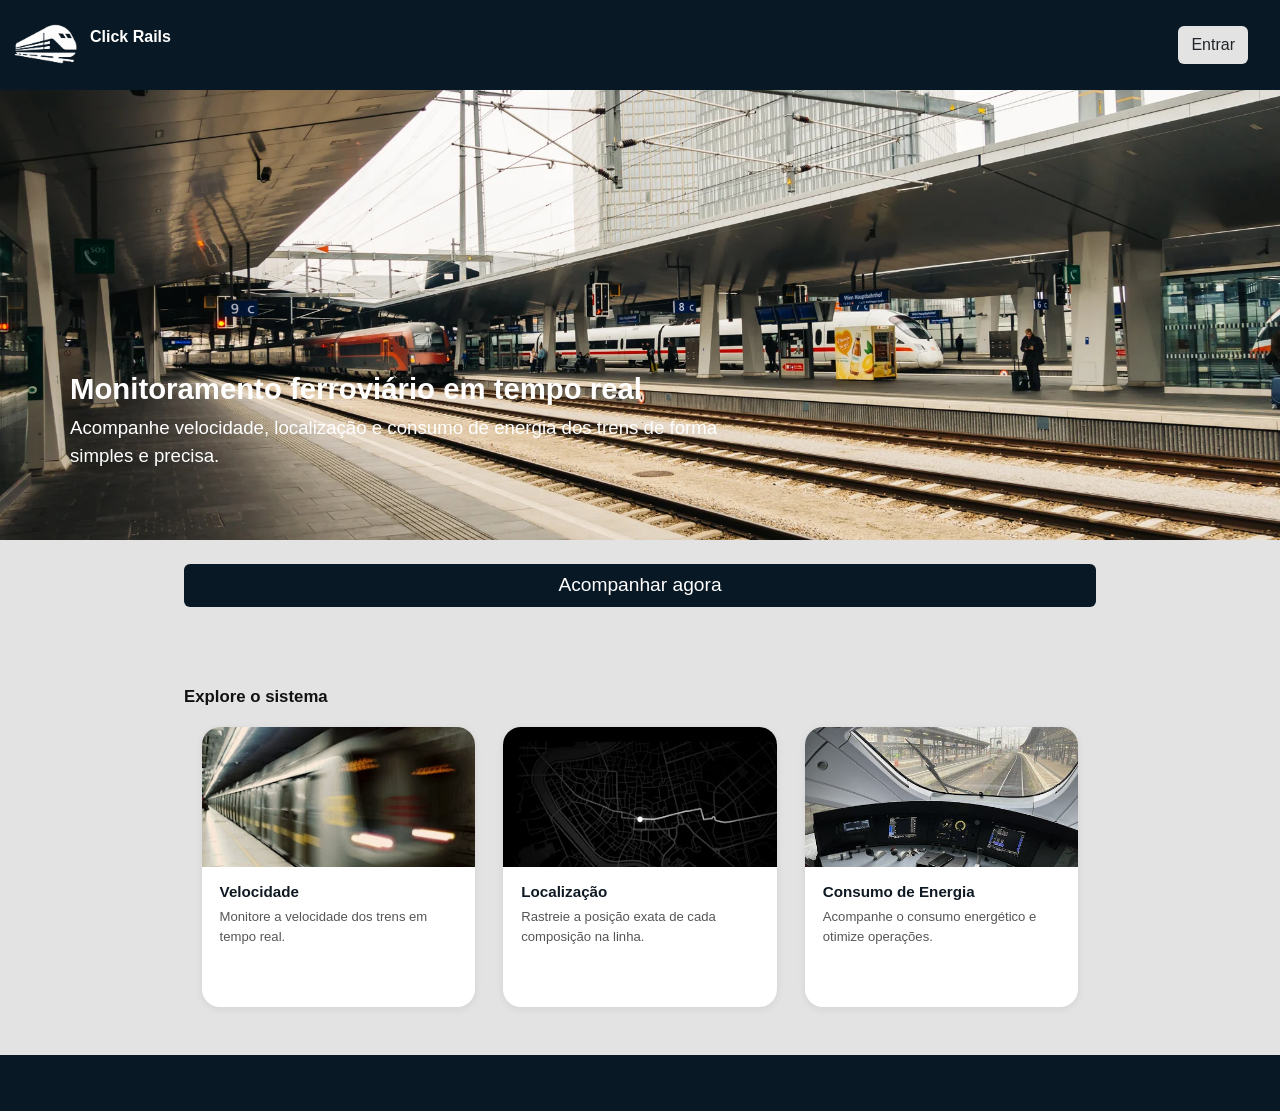
==== index.html @ 59a61718 "feat: adição da carcaça da tela inicial" ====
<!DOCTYPE html>
<html lang="pt-br">

<head>
    <meta charset="UTF-8">
    <meta name="viewport" content="width=device-width, initial-scale=1.0">
    <link href="https://cdn.jsdelivr.net/npm/bootstrap@5.3.8/dist/css/bootstrap.min.css" rel="stylesheet" integrity="sha384-sRIl4kxILFvY47J16cr9ZwB07vP4J8+LH7qKQnuqkuIAvNWLzeN8tE5YBujZqJLB" crossorigin="anonymous">
    <link rel="stylesheet" href="assets/style/style.css">
    <title>Click Rails</title>
</head>

<body>
    <header>
        <nav class="nav d-flex justify-content-between align-items-center">
            <div class="d-flex align-items-center">
                <img src="assets/img/logo/logo_clara.png" alt="Logo Click Rails" class="logo-navbar">
                <p><strong>Click Rails</strong></p>
            </div>
            <button class="btn botao-cinza">Entrar</button>
        </nav>

        <section class="section-contexto">
            <img src="assets/img/reutilizaveis/trem_estacao.webp" alt="Estação ferroviária" class="contexto-img" />
            <div class="contexto-text">
                <h1><strong>Monitoramento ferroviário em tempo real</strong></h1>
                <p>Acompanhe velocidade, localização e consumo de energia dos trens de forma simples e precisa.</p>
            </div>
        </section>
    </header>
    <main class="w-75 mx-auto">
        <section class="d-flex justify-content-center">
            <button class="w-100 btn botao-azul-escuro m-4">Acompanhar agora</button>
        </section>

        <section class="section-explore container-fluid">
            <div class="justify-content-center">
                <h2 class="section-title">Explore o sistema</h2>
                <div class="d-flex gap-3 justify-content-center flex-wrap">
                    <div class="feature-card">
                        <img src="assets/img/reutilizaveis/trem_velocidade.jpg" class="card-img-top" alt="Velocidade" />
                        <div class="card-body">
                            <h5 class="card-title">Velocidade</h5>
                            <p class="card-text">Monitore a velocidade dos trens em tempo real.</p>
                        </div>
                    </div>

                    <div class="feature-card">
                        <img src="assets/img/reutilizaveis/trem_localizacao.jpg" class="card-img-top" alt="Localização"/>
                        <div class="card-body">
                            <h5 class="card-title">Localização</h5>
                            <p class="card-text">Rastreie a posição exata de cada composição na linha.</p>
                        </div>
                    </div>

                    <div class="feature-card">
                        <img src="assets/img/reutilizaveis/trem_controlhe.jpg" class="card-img-top" alt="Consumo de Energia"/>
                        <div class="card-body">
                            <h5 class="card-title">Consumo de Energia</h5>
                            <p class="card-text">Acompanhe o consumo energético e otimize operações.</p>
                        </div>
                    </div>
                </div>
            </div>
        </section>
    </main>
    <footer>

    </footer>
</body>
</html>
---- assets/style/style.css ----
body {
    font-family: 'Segoe UI', Tahoma, Geneva, Verdana, sans-serif;
    background-color: #E3E3E3;
    margin: 0;
}

.logo-navbar {
    width: 90px;
}

nav {
    padding: 0 32px;
    background-color: #081824;
    color: #ffffff;
}

.section-contexto {
    position: relative;
    height: 450px;
    overflow: hidden;
}

.contexto-img {
    width: 100%;
    height: 100%;
    object-fit: cover;
}

.contexto-text {
    position: absolute;
    bottom: 70px;
    left: 70px;
    color: #ffffff;
    width: 700px;
}

.contexto-text h1 {
    font-size: 22pt;
    margin-bottom: 8px;
}

.contexto-text p {
    font-size: 14pt;
    margin: 0;
}

.section-explore { 
    padding: 36px 24px 48px; 
}

.section-title {
    font-size: 1.05rem;
    font-weight: 700;
    margin: 20px 0;
    color: #111;
}

.feature-card {
    width: 30%;
    height: 280px;
    margin: 0 6px;
    background: #ffffff;
    border-radius: 18px;
    overflow: hidden;
    border: none;
    box-shadow: 0 2px 8px rgba(0,0,0,.07);
}


.feature-card .card-img-top {
    height: 140px;
    object-fit: cover;
}

.feature-card .card-body { 
    padding: 16px 18px 20px; 
}

.feature-card .card-title {
    font-family: 'Syne', sans-serif;
    font-size: .95rem;
    font-weight: 700;
    margin-bottom: 6px;
    color: #0f1923;
}

.feature-card .card-text {
    font-size: .82rem;
    color: #555;
    line-height: 1.5;
    margin: 0;
}

footer {
    background-color: #081824;
    height: 56px;
}

.botao-cinza, .botao-cinza:hover {
    background-color: #E3E3E3;
}

.botao-azul-escuro, .botao-azul-escuro:hover {
    font-size: larger;
    color: #ffffff;
    background-color: #081824
}
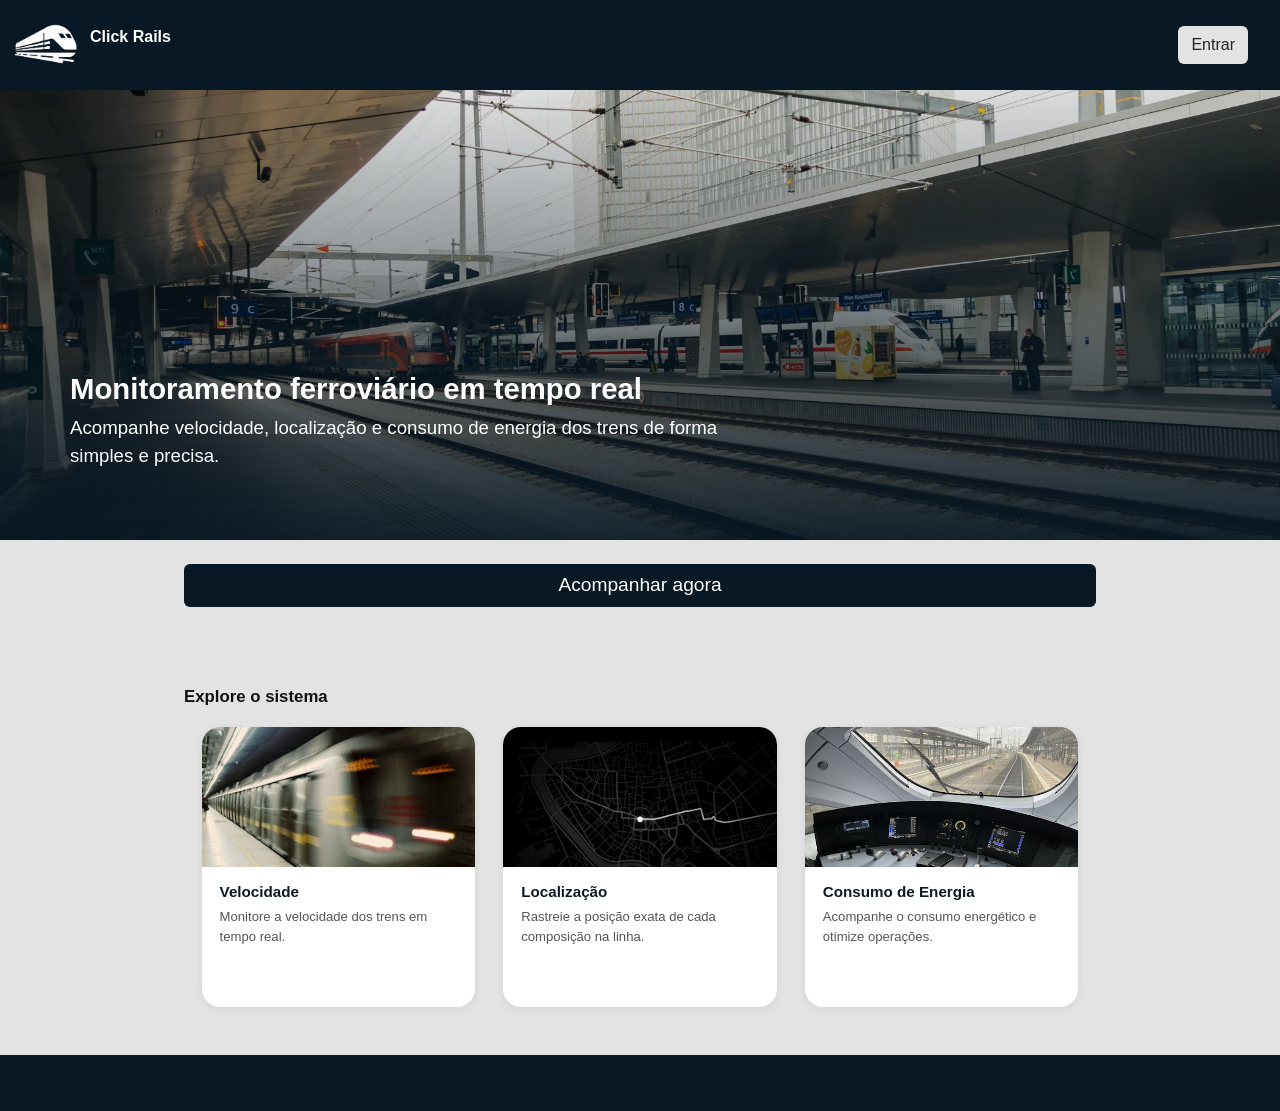
==== commit 842a2ae3: "up: funcionalidade nos botões" ====
--- a/index.html
+++ b/index.html
@@ -16,11 +16,11 @@
                 <img src="assets/img/logo/logo_clara.png" alt="Logo Click Rails" class="logo-navbar">
                 <p><strong>Click Rails</strong></p>
             </div>
-            <button class="btn botao-cinza">Entrar</button>
+            <button class="btn botao-cinza" onclick="window.location.href='public/tela-login.html'">Entrar</button>
         </nav>
 
         <section class="section-contexto">
-            <img src="assets/img/reutilizaveis/trem_estacao.webp" alt="Estação ferroviária" class="contexto-img" />
+            <img src="assets/img/reutilizaveis/trem_estacao.png" alt="Estação ferroviária" class="contexto-img" />
             <div class="contexto-text">
                 <h1><strong>Monitoramento ferroviário em tempo real</strong></h1>
                 <p>Acompanhe velocidade, localização e consumo de energia dos trens de forma simples e precisa.</p>
@@ -29,7 +29,7 @@
     </header>
     <main class="w-75 mx-auto">
         <section class="d-flex justify-content-center">
-            <button class="w-100 btn botao-azul-escuro m-4">Acompanhar agora</button>
+            <button class="w-100 btn botao-azul-escuro m-4" onclick="window.location.href='public/tela-login.html'">Acompanhar agora</button>
         </section>
 
         <section class="section-explore container-fluid">
--- a/assets/style/style.css
+++ b/assets/style/style.css
@@ -104,4 +104,92 @@
     font-size: larger;
     color: #ffffff;
     background-color: #081824
+}
+
+.login-wrapper {
+    display: flex;
+    width: 100%;
+    height: 100vh;
+    margin: 0;
+    padding: 0;
+}
+
+.login-card {
+    display: flex;
+    width: 100%;
+    height: 100%;
+}
+
+.login-imagem {
+    width: 42%;
+    height: 100%;
+}
+
+.login-imagem img {
+    width: 100%;
+    height: 100%;
+    object-fit: cover;
+    border-radius: 0 20px 20px 0;
+}
+
+.login-area {
+    width: 58%;
+    padding: 0 80px;
+    display: flex;
+    flex-direction: column;
+    justify-content: center;
+    position: relative;
+}
+
+.login-voltar {
+    position: absolute;
+    top: 24px;
+    right: 28px;
+    font-size: 0.85rem;
+    color: #111;
+    text-decoration: underline;
+}
+
+.login-area h1 {
+    font-size: 2.2rem;
+    margin-bottom: 32px;
+    color: #0f1923;
+}
+
+.login-campo {
+    display: flex;
+    flex-direction: column;
+    margin-bottom: 14px;
+}
+
+.login-campo label {
+    font-size: 0.82rem;
+    color: #111;
+    margin-bottom: 5px;
+}
+
+.login-campo input {
+    border: none;
+    border-radius: 8px;
+    padding: 9px 14px;
+    font-size: 0.82rem;
+    background-color: #ffffff;
+    color: #555;
+    outline: none;
+}
+
+.login-campo input::placeholder {
+    color: #aaa;
+}
+
+.login-area .btn {
+    margin-top: 6px;
+    padding: 9px;
+    font-size: 0.95rem;
+    border-radius: 8px;
+    width: 75%;
+}
+
+.login-formulario {
+    width: 500px;
 }
